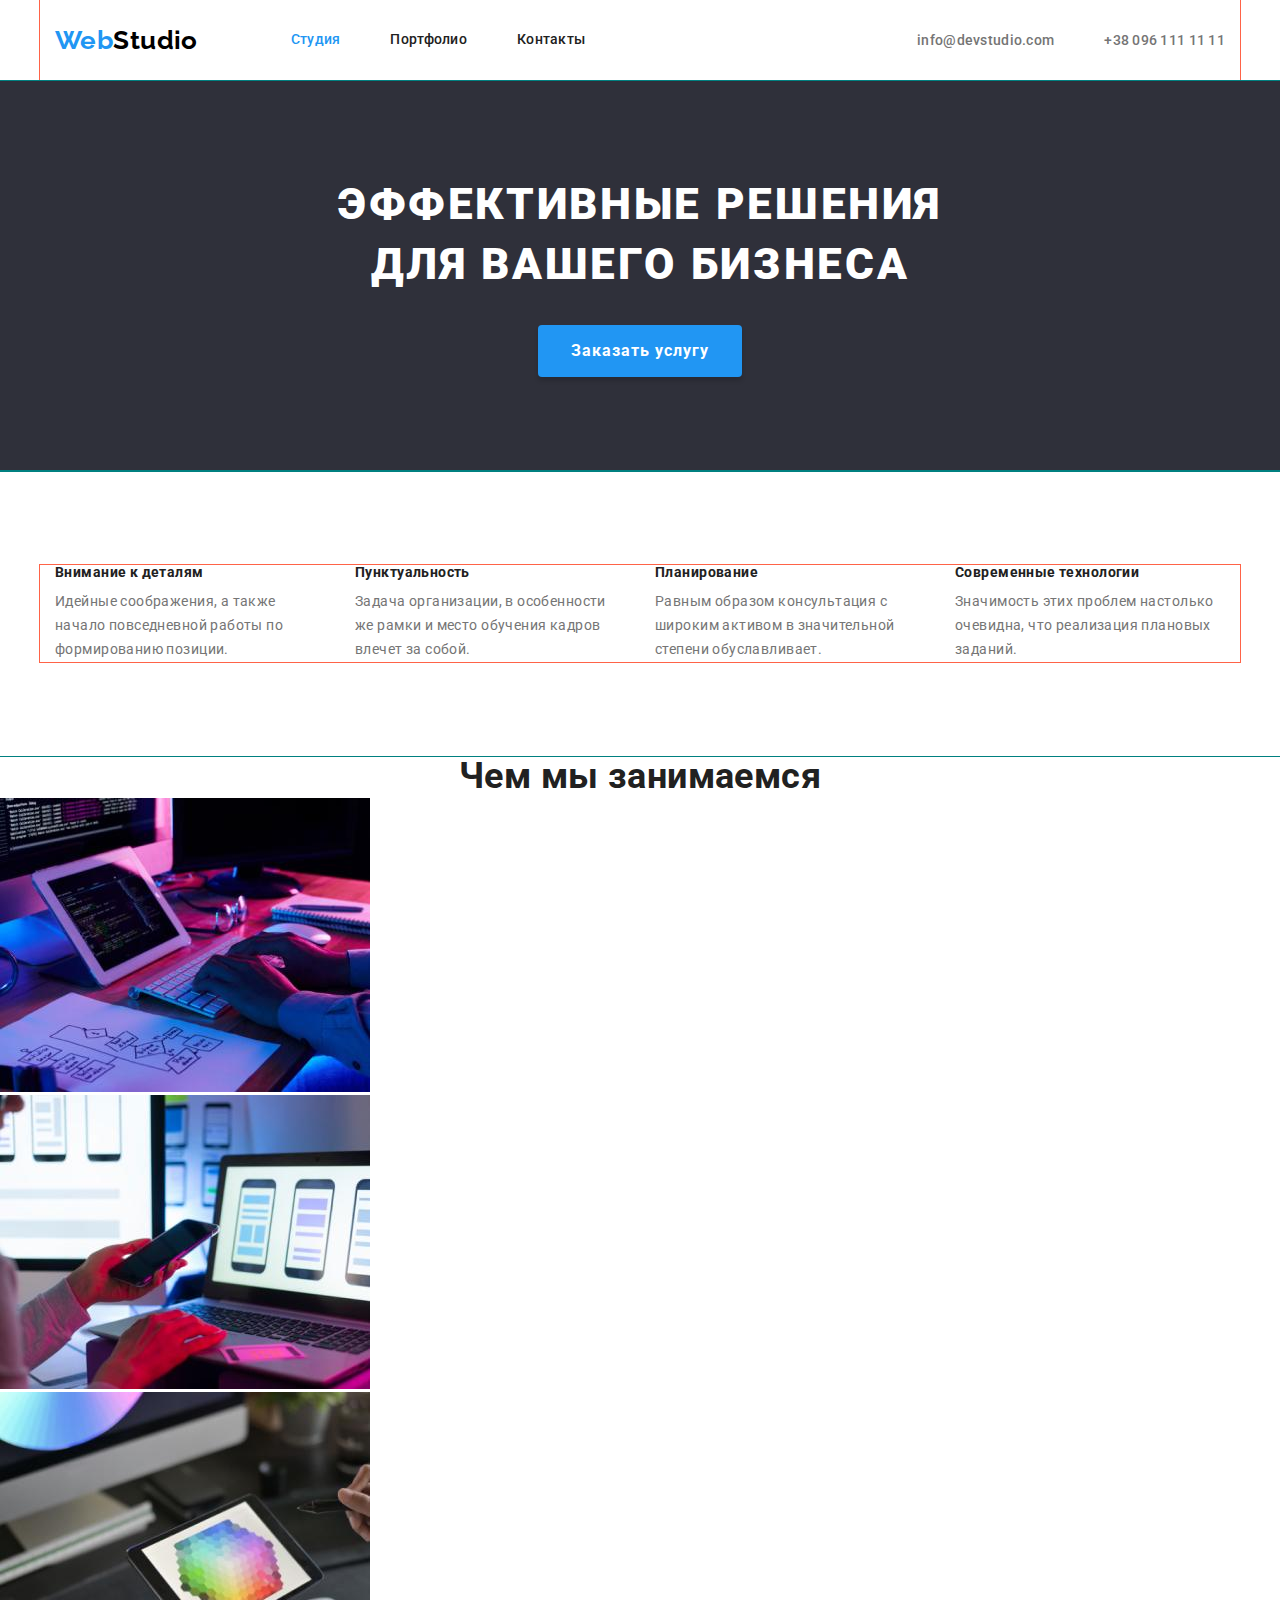
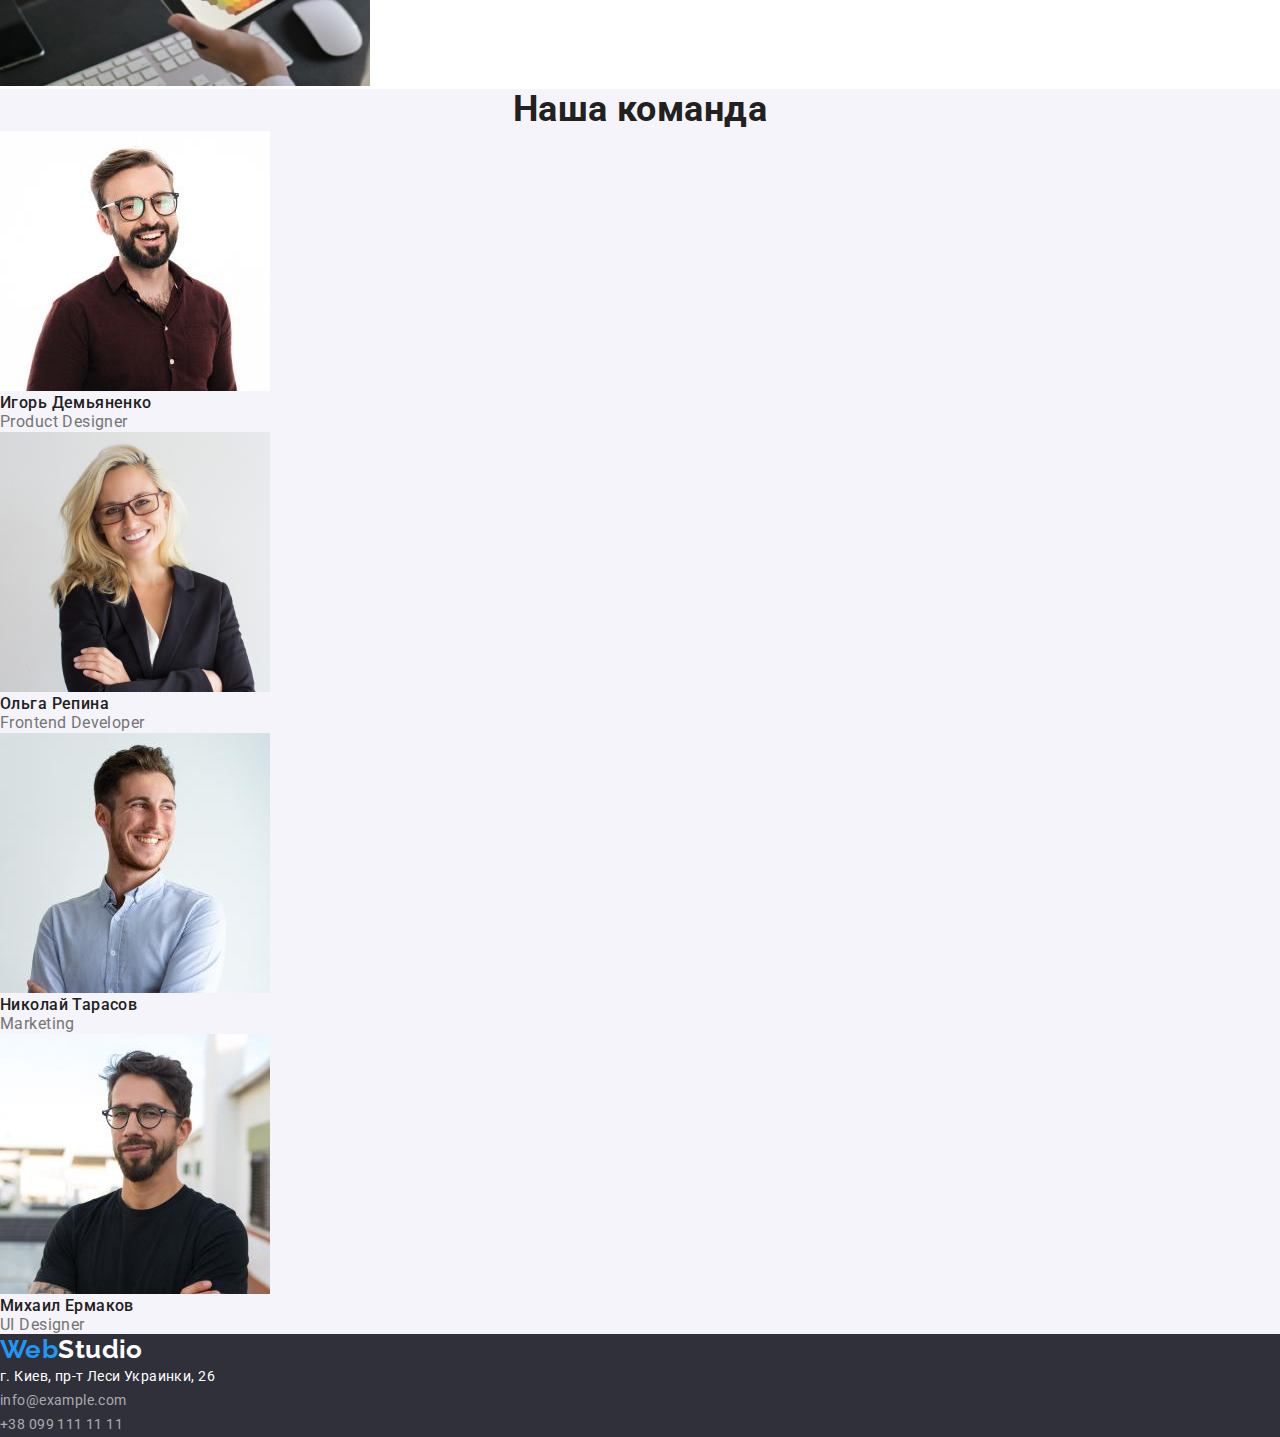
==== index.html @ 519039a8 "оформляет секцию особенности" ====
<!DOCTYPE html>
<html lang="ru">

<head>
    <meta charset="UTF-8">
    <meta http-equiv="X-UA-Compatible" content="IE=edge">
    <meta name="viewport" content="width=device-width, initial-scale=1.0">
    <title>Студия</title>

    <link rel="preconnect" href="https://fonts.googleapis.com">
    <link rel="preconnect" href="https://fonts.gstatic.com" crossorigin>
    <link href="https://fonts.googleapis.com/css2?family=Raleway:wght@700&family=Roboto:wght@400;500;700;900&display=swap"
        rel="stylesheet">

    <link rel="stylesheet" href="css/modern-normalize.css">
    
    <link rel="stylesheet" href="./css/styles.css">
</head>

<body>
    <!-- Шапка страницы -->
    <header class="header">
        
        <div class="container cont-header">
            <!-- логотип и навигация -->
            <nav class="nav">

                <a href="/" class="logo">
                    Web<span class="nav-logo">Studio</span>
                </a>

                <ul class="site-nav list">
                    <li class="item"><a href="" class="link current">Студия</a></li>
                    <li class="item"><a href="./portfolio.html" class="link">Портфолио</a></li>
                    <li class="item"><a href="" class="link">Контакты</a></li>
                </ul>

            </nav>

            <ul class="nav-contacts list">
                <li class="item">
                    <a href="mailto:info@devstudio.com" class="link">info@devstudio.com</a>
                </li>
                <li class="item">
                    <a href="tel:+380961111111" class="link">+38 096 111 11 11</a>
                </li>
                
            </ul>
        </div>

    </header>

    <main>
        <!-- Герой -->
        <section class="section hero">
            <h1 class="hero-title">Эффективные решения<br /> для вашего бизнеса</h1>
            <button type="button" class="hero-btn">Заказать услугу</button>
        </section>

        <!-- Особенности -->
        <section class="section feature">
            <div class="container">
                <h2 hidden>Особенности</h2>
                <ul class="feature-item list">
                    <li class="feature-list">
                        <h3 class="feature-title">Внимание к деталям</h3>
                        <p class="feature-text">
                            Идейные соображения, а также начало повседневной работы по формированию позиции.
                        </p>
                    </li>
                    <li class="feature-list">
                        <h3 class="feature-title">Пунктуальность</h3>
                        <p class="feature-text">
                            Задача организации, в особенности же рамки и место обучения кадров влечет за собой.
                        </p>
                    </li>
                    <li class="feature-list">
                        <h3 class="feature-title">Планирование</h3>
                        <p class="feature-text">
                            Равным образом консультация с широким активом в значительной степени обуславливает.
                        </p>
                    </li>
                    <li class="feature-list">
                        <h3 class="feature-title">Современные технологии</h3>
                        <p class="feature-text">
                            Значимость этих проблем настолько очевидна, что реализация плановых заданий.
                        </p>
                    </li>
                </ul>
            </div>
        </section>

        <!-- Чем мы занимаемся-->
        <section class="work">
            <h2 class="work-title">Чем мы занимаемся</h2>
            <ul class="list">
                <li>
                        <img src="./images/markup.jpg"
                        alt="разметка" 
                        width="370" 
                        height="294">
                </li>
                <li>
                        <img src="./images/phones.jpg" alt="верстка под телефоны"
                        width="370" 
                        height="294">
                </li>
                <li>
                        <img src="./images/tablet.jpg"
                        alt="верстка под телефоны" 
                        width="370" 
                        height="294">
                </li>

            </ul>
        </section>

        <!-- Команда разработчиков -->
        <section class="command">
            <h2 class="command-title">Наша команда</h2>
            <ul class="command-item list">
                <li>
                    <img src="./images/igor.jpg" 
                    alt="Игорь Демьяненко"
                    width="270"
                    height="260">
                    <h3 class="command-name">Игорь Демьяненко</h3>
                    <p class="command-name skills">Product Designer</p>
                </li>
                <li>
                    <img src="./images/olga.jpg" 
                    alt="Ольга Репина"
                    width="270"
                    height="260">
                    <h3 class="command-name">Ольга Репина</h3>
                    <p class="command-name skills">Frontend Developer</p>
                </li>
                <li>
                    <img src="./images/nikolay.jpg" 
                    alt="Николай Тарасов" 
                    width="270" 
                    height="260">
                    <h3 class="command-name">Николай Тарасов</h3>
                    <p class="command-name skills">Marketing</p>
                </li>
                <li>
                    <img src="./images/mikhail.jpg" 
                    alt="Михаил Ермаков"
                    width="270"
                    height="260">
                    <h3 class="command-name">Михаил Ермаков</h3>
                    <p class="command-name skills">UI Designer</p>
                </li>
            </ul>
        </section>
    </main>

    <!-- Футер -->
    <footer class="footer">
        <a href="/" class="logo">
            Web<span class="footer-logo">Studio</span>
        </a>

        <!-- адрес, контакты -->
        <address>
            <ul class="list">
                <li>
                    <a href="https://goo.gl/maps/6sR1YWTJnG8Z933q6" target="_blank" rel="noreferrer noopener" class="footer-addr">
                        г. Киев, пр-т Леси Украинки, 26
                    </a>
                </li>
                <li>
                    <a href="mailto:info@example.com" class="footer-addr cont">info@example.com</a>
                </li>
                <li>
                    <a href="tel:+380991111111" class="footer-addr cont">+38 099 111 11 11</a>
                </li>
            </ul>
        </address>
    </footer>
</body>

</html>
---- css/styles.css ----
/* цвет основного текста #212121  */

/* вторичный цвет  текста #757575 */

/* белый #ffffff */

/* акцент #2196F3 */

/* вторичный цвет фона #2f303a */

/* Стили для index.html */

:root {
  --main-color: #212121;
  --secondary-color: #757575;
  --acent-color: #2196f3;
  --white-color: #ffffff;
  --secondary-color-fon: #2f303a;
}

/* reset */
p,
h1,
h2,
h3,
h4,
h5,
h6 {
  margin: 0;
}

button {
  cursor: pointer;
}

.list {
  list-style: none;
  margin: 0;
  padding: 0;
}

/* тело */

body {
  background-color: var(--white-color);
  font-family: Roboto, sans-serif;
  color: var(--main-color);
  letter-spacing: 0.03em;
  font-size: 14px;
}

/* header */

.header {
  border-bottom: 1px solid #ececec;
}

.container {
  width: 1200px;
  padding-left: 15px;
  padding-right: 15px;
  margin-left: auto;
  margin-right: auto;
  outline: 1px solid tomato;
}

.cont-header,
.nav {
  display: flex;
  align-items: center;
}

/* Logo */

.logo {
  font-family: Raleway, sans-serif;
  font-weight: 700;
  font-size: 26px;
  line-height: 1.19;
  color: var(--acent-color);
  text-decoration: none;
}

.nav-logo {
  color: #000000;
}

/* Site nav */

.section {
  padding-top: 94px;
  padding-bottom: 94px;
  outline: 1px solid teal;
}

.site-nav {
  display: flex;
  margin-left: 93px;
}

.site-nav .item + .item,
.nav-contacts .item + .item {
  margin-left: 50px;
}

.site-nav .link {
  padding-top: 32px;
  padding-bottom: 32px;
  display: block;
}

.nav-contacts {
  display: flex;
  margin-left: auto;
}

.site-nav .link,
.nav-contacts .link {
  font-weight: 500;
  line-height: 1.14;
  letter-spacing: 0.02em;
  text-decoration: none;
  color: var(--main-color);
}

.site-nav .link:hover,
.site-nav .link:focus,
.nav-contacts .link:hover,
.nav-contacts .link:focus {
  color: var(--acent-color);
}

.link.current {
  color: var(--acent-color);
}

/* nav contacts */

.nav-contacts .link {
  color: var(--secondary-color);
}

/* HERO */
.hero {
  background-color: var(--secondary-color-fon);
  text-align: center;
}

.hero-title {
  font-weight: 900;
  font-size: 44px;
  line-height: 1.36;
  letter-spacing: 0.06em;
  text-transform: uppercase;

  margin-bottom: 30px;
  color: var(--white-color);
}

.hero-btn {
  font-weight: 700;
  font-size: 16px;
  line-height: 1.87;
  letter-spacing: 0.06em;

  color: var(--white-color);
  background-color: var(--acent-color);

  min-width: 200px;
  padding: 10px 32px;
  box-shadow: 0px 4px 4px rgba(0, 0, 0, 0.15);
  border-radius: 4px;
  border: 1px solid transparent;
}

/* Feature */
.feature-item {
  display: flex;
}

.feature-list {
  width: 270px;
}

.feature-list + .feature-list {
  margin-left: 30px;
}

.feature-title {
  font-weight: 700;
  font-size: 14px;
  line-height: 1.14;
  margin-bottom: 10px;
}

.feature-text {
  line-height: 1.71;
  color: var(--secondary-color);
}

/* WORK */

.command {
  background: #f5f4fa;
}

.work-title,
.command-title {
  font-weight: 700;
  font-size: 36px;
  line-height: 1.16;
  text-align: center;
}

.command-name {
  font-weight: 500;
  font-size: 16px;
  line-height: 1.18;
}

.command-name.skills {
  color: var(--secondary-color);
  font-weight: 400;
}

/* FOOTER */

.footer {
  background: var(--secondary-color-fon);
}

.footer-logo {
  color: var(--white-color);
}

.footer-addr {
  font-style: normal;
  line-height: 1.71;
  text-decoration: none;
  color: var(--white-color);
}

.footer-addr.cont {
  color: rgba(255, 255, 255, 0.6);
}

.footer-addr:hover,
.footer-addr:focus {
  color: var(--acent-color);
}

/* Portfolio */

/* Фильтра */

.filter-btn {
  font-family: inherit;
  font-style: normal;
  font-weight: 500;
  font-size: 16px;
  line-height: 1.62;
  letter-spacing: 0.03em;
  color: var(--main-color);
  background-color: #f5f4fa;
  cursor: pointer;
}

.filter-btn:hover {
  color: var(--white-color);
  background-color: var(--acent-color);
}

/* Контент */
.content-title {
  font-weight: 700;
  font-size: 18px;
  line-height: 2;
  letter-spacing: 0.06em;

  color: var(--main-color);
}

.content-text {
  font-size: 16px;
  line-height: 1.87px;

  color: var(--secondary-color);
}
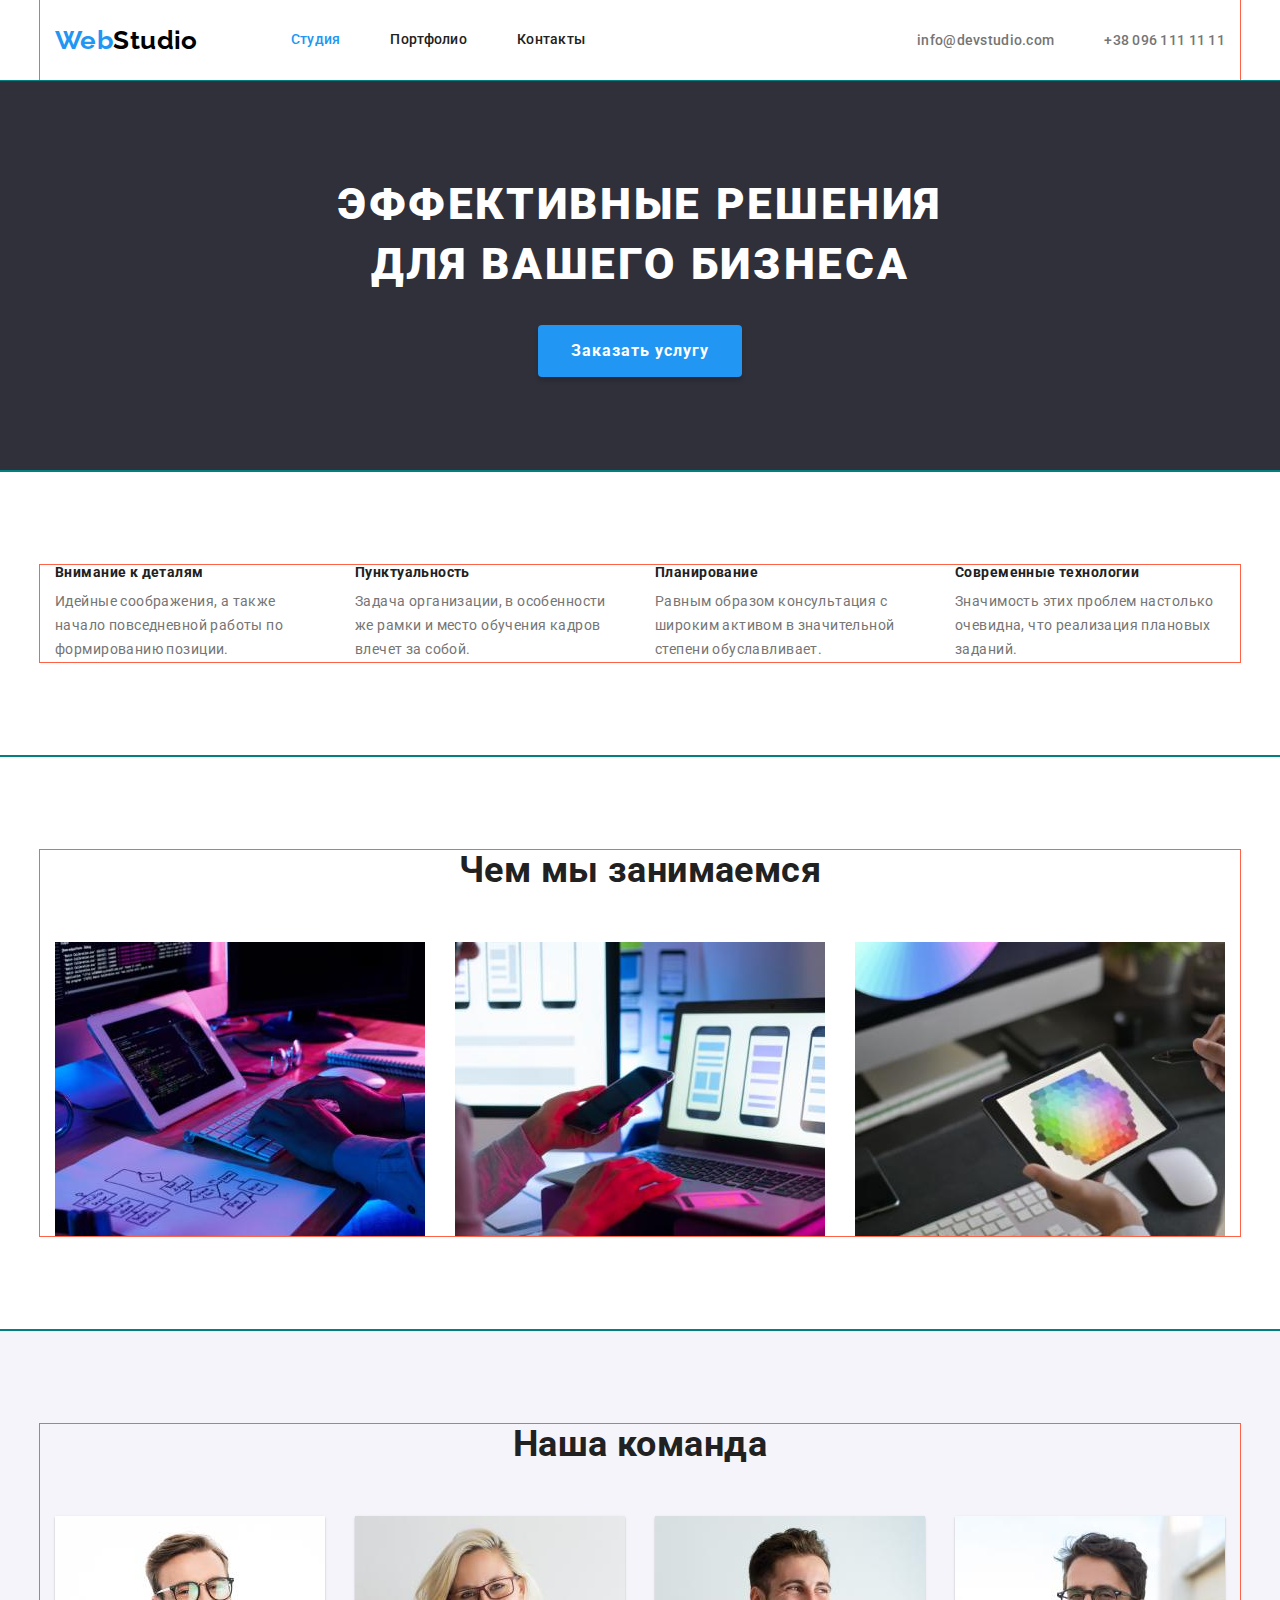
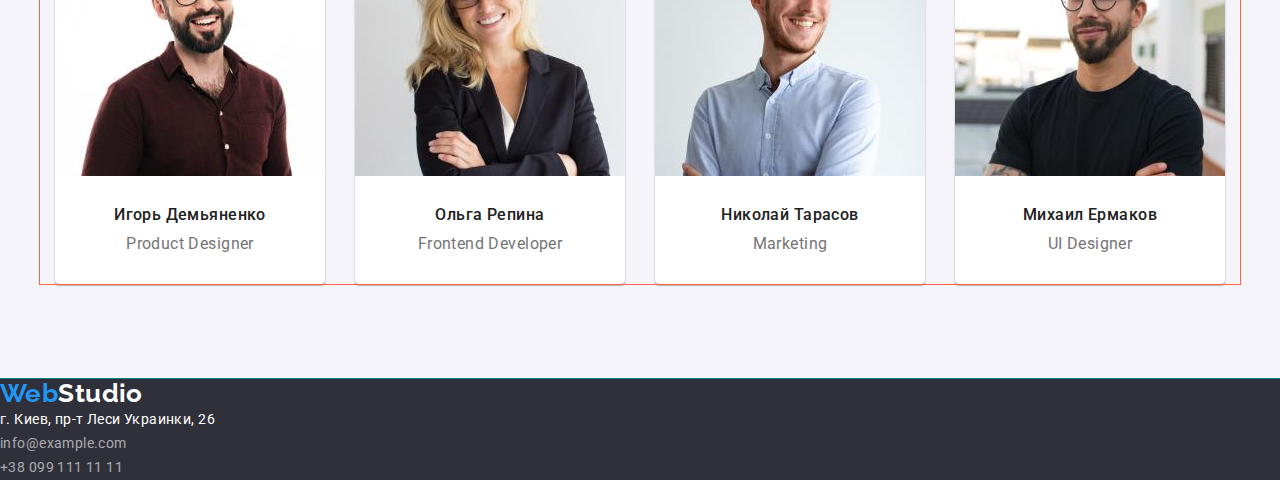
==== commit 2a7cd11d: "оформляет секцию команда" ====
--- a/index.html
+++ b/index.html
@@ -91,67 +91,51 @@
         </section>
 
         <!-- Чем мы занимаемся-->
-        <section class="work">
-            <h2 class="work-title">Чем мы занимаемся</h2>
-            <ul class="list">
-                <li>
-                        <img src="./images/markup.jpg"
-                        alt="разметка" 
-                        width="370" 
-                        height="294">
-                </li>
-                <li>
-                        <img src="./images/phones.jpg" alt="верстка под телефоны"
-                        width="370" 
-                        height="294">
-                </li>
-                <li>
-                        <img src="./images/tablet.jpg"
-                        alt="верстка под телефоны" 
-                        width="370" 
-                        height="294">
-                </li>
-
-            </ul>
+        <section class="section work">
+           <div class="container">
+                <h2 class="work-title">Чем мы занимаемся</h2>
+                <ul class="list">
+                    <li class="work-item">
+                        <img src="./images/markup.jpg" alt="разметка" width="370" height="294" class="work-img">
+                    </li>
+                    <li class="work-item">
+                        <img src="./images/phones.jpg" alt="верстка под телефоны" width="370" height="294" class="work-img">
+                    </li>
+                    <li class="work-item">
+                        <img src="./images/tablet.jpg" alt="верстка под телефоны" width="370" height="294" class="work-img" >
+                    </li>
+                
+                </ul>
+           </div>
         </section>
 
         <!-- Команда разработчиков -->
-        <section class="command">
-            <h2 class="command-title">Наша команда</h2>
-            <ul class="command-item list">
-                <li>
-                    <img src="./images/igor.jpg" 
-                    alt="Игорь Демьяненко"
-                    width="270"
-                    height="260">
-                    <h3 class="command-name">Игорь Демьяненко</h3>
-                    <p class="command-name skills">Product Designer</p>
-                </li>
-                <li>
-                    <img src="./images/olga.jpg" 
-                    alt="Ольга Репина"
-                    width="270"
-                    height="260">
-                    <h3 class="command-name">Ольга Репина</h3>
-                    <p class="command-name skills">Frontend Developer</p>
-                </li>
-                <li>
-                    <img src="./images/nikolay.jpg" 
-                    alt="Николай Тарасов" 
-                    width="270" 
-                    height="260">
-                    <h3 class="command-name">Николай Тарасов</h3>
-                    <p class="command-name skills">Marketing</p>
-                </li>
-                <li>
-                    <img src="./images/mikhail.jpg" 
-                    alt="Михаил Ермаков"
-                    width="270"
-                    height="260">
-                    <h3 class="command-name">Михаил Ермаков</h3>
-                    <p class="command-name skills">UI Designer</p>
-                </li>
-            </ul>
+        <section class="section command">
+            <div class="container">
+                <h2 class="command-title">Наша команда</h2>
+                <ul class="command-item list">
+                    <li class="comand-list">
+                        <img src="./images/igor.jpg" alt="Игорь Демьяненко" width="270" height="260"  class="cmd-img">
+                        <h3 class="command-name">Игорь Демьяненко</h3>
+                        <p class="command-name skills">Product Designer</p>
+                    </li>
+                    <li class="comand-list">
+                        <img src="./images/olga.jpg" alt="Ольга Репина" width="270" height="260" class="cmd-img">
+                        <h3 class="command-name">Ольга Репина</h3>
+                        <p class="command-name skills">Frontend Developer</p>
+                    </li>
+                    <li class="comand-list">
+                        <img src="./images/nikolay.jpg" alt="Николай Тарасов" width="270" height="260" class="cmd-img">
+                        <h3 class="command-name">Николай Тарасов</h3>
+                        <p class="command-name skills">Marketing</p>
+                    </li>
+                    <li class="comand-list">
+                        <img src="./images/mikhail.jpg" alt="Михаил Ермаков" width="270" height="260" class="cmd-img">
+                        <h3 class="command-name">Михаил Ермаков</h3>
+                        <p class="command-name skills">UI Designer</p>
+                    </li>
+                </ul>
+            </div>
         </section>
     </main>
 
--- a/css/styles.css
+++ b/css/styles.css
@@ -200,8 +200,43 @@
 
 /* WORK */
 
+.container .list {
+  display: flex;
+}
+
+.work-item + .work-item {
+  margin-left: 30px;
+}
+
+.work-img {
+  display: block;
+}
+
+/* Команда разработчиков */
+
 .command {
   background: #f5f4fa;
+}
+
+.comand-item {
+  display: flex;
+}
+
+.comand-list + .comand-list {
+  margin-left: 30px;
+}
+
+.comand-list {
+  background-color: var(--white-color);
+  box-shadow: 0px 1px 3px rgba(0, 0, 0, 0.12), 0px 1px 1px rgba(0, 0, 0, 0.14),
+    0px 2px 1px rgba(0, 0, 0, 0.2);
+  border-radius: 0px 0px 4px 4px;
+  text-align: center;
+}
+
+.cmd-img {
+  display: block;
+  margin-bottom: 30px;
 }
 
 .work-title,
@@ -210,17 +245,20 @@
   font-size: 36px;
   line-height: 1.16;
   text-align: center;
+  margin-bottom: 50px;
 }
 
 .command-name {
   font-weight: 500;
   font-size: 16px;
   line-height: 1.18;
+  margin-bottom: 10px;
 }
 
 .command-name.skills {
   color: var(--secondary-color);
   font-weight: 400;
+  margin-bottom: 30px;
 }
 
 /* FOOTER */
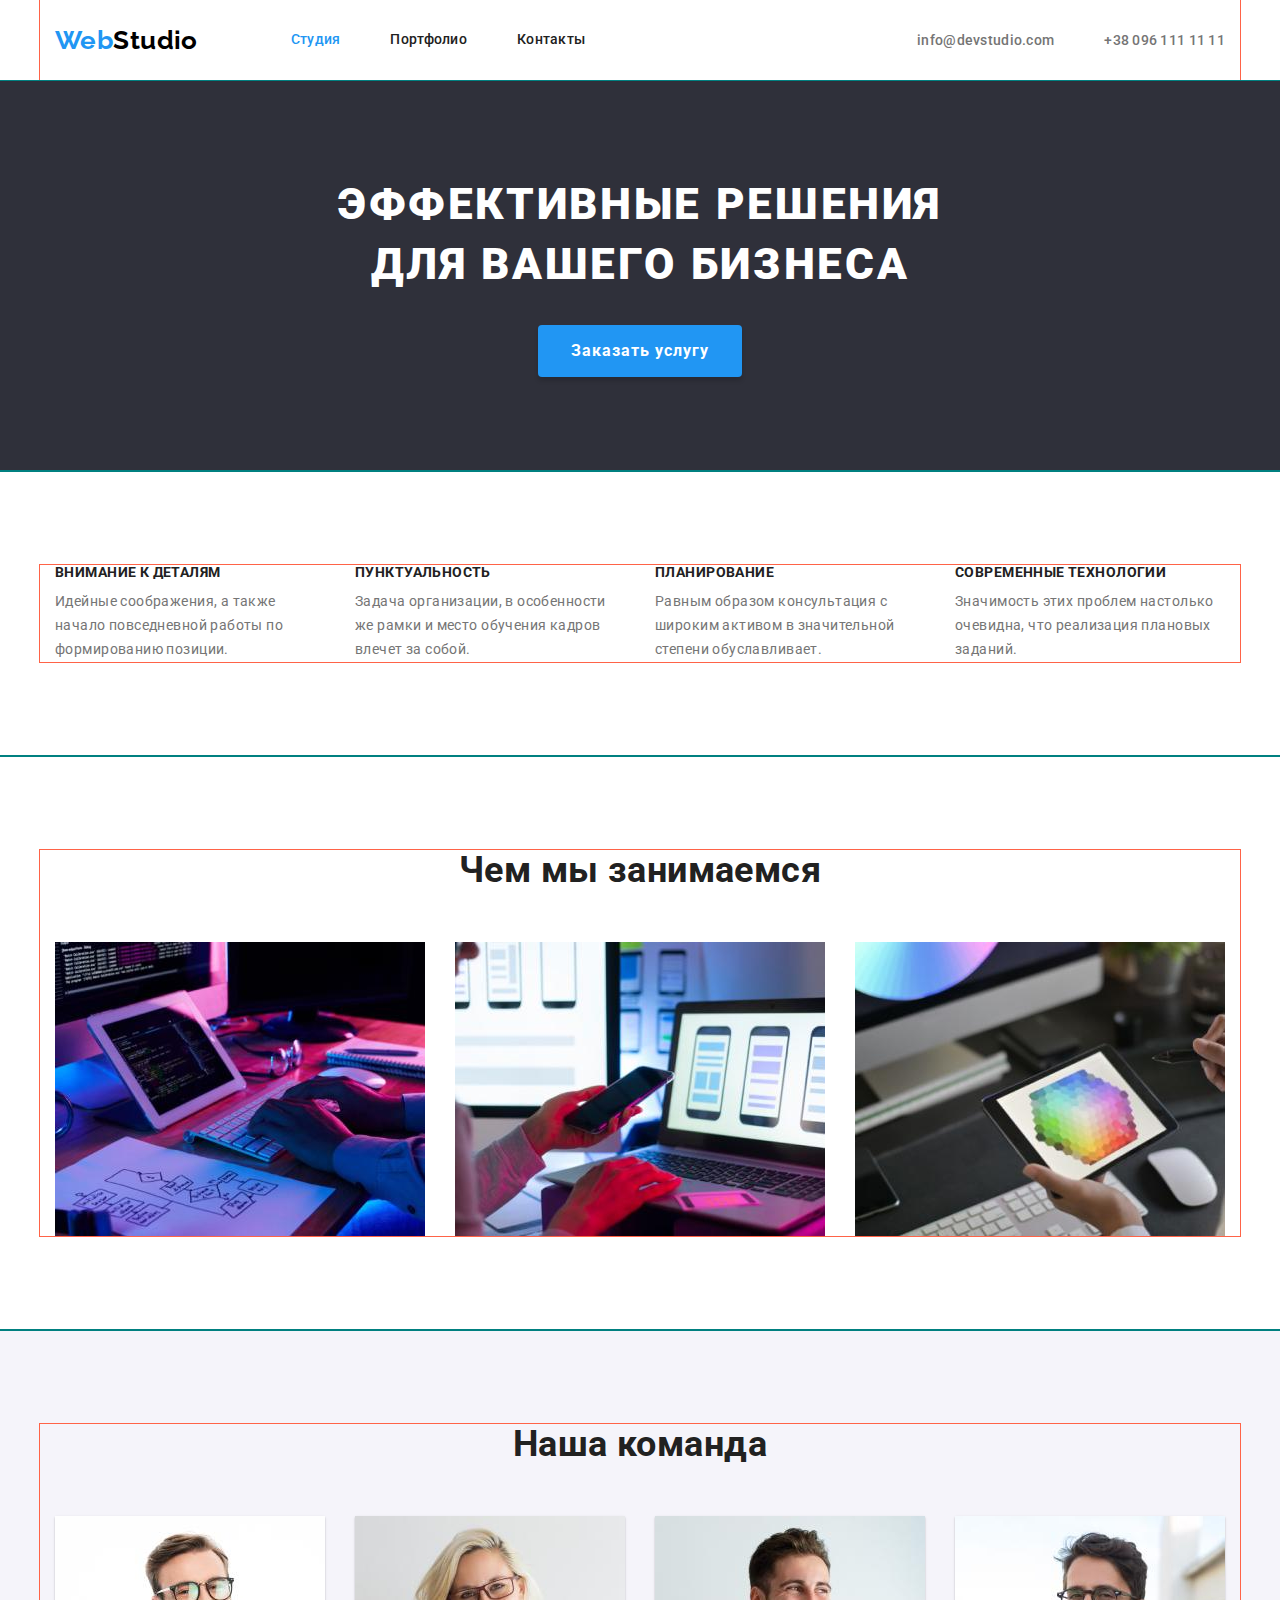
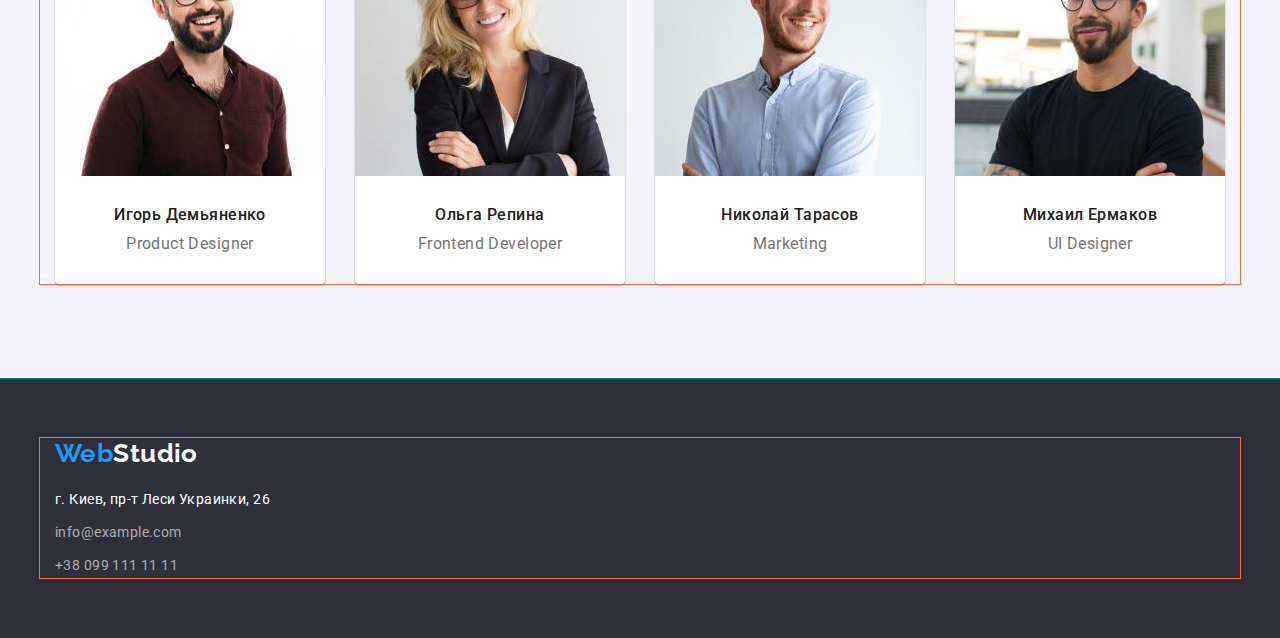
==== commit e76361e3: "оформляет футер" ====
--- a/index.html
+++ b/index.html
@@ -94,7 +94,7 @@
         <section class="section work">
            <div class="container">
                 <h2 class="work-title">Чем мы занимаемся</h2>
-                <ul class="list">
+                <ul class="work-list list">
                     <li class="work-item">
                         <img src="./images/markup.jpg" alt="разметка" width="370" height="294" class="work-img">
                     </li>
@@ -141,26 +141,31 @@
 
     <!-- Футер -->
     <footer class="footer">
-        <a href="/" class="logo">
-            Web<span class="footer-logo">Studio</span>
-        </a>
+        <div class="container">
 
-        <!-- адрес, контакты -->
-        <address>
-            <ul class="list">
-                <li>
-                    <a href="https://goo.gl/maps/6sR1YWTJnG8Z933q6" target="_blank" rel="noreferrer noopener" class="footer-addr">
-                        г. Киев, пр-т Леси Украинки, 26
-                    </a>
-                </li>
-                <li>
-                    <a href="mailto:info@example.com" class="footer-addr cont">info@example.com</a>
-                </li>
-                <li>
-                    <a href="tel:+380991111111" class="footer-addr cont">+38 099 111 11 11</a>
-                </li>
-            </ul>
-        </address>
+            <div class="logo-foot">
+                <a href="/" class="logo">
+                    Web<span class="footer-logo">Studio</span>
+                </a>
+            </div>
+            <!-- адрес, контакты -->
+            <address>
+                <ul class="list">
+                    <li class="addr-list">
+                        <a href="https://goo.gl/maps/6sR1YWTJnG8Z933q6" target="_blank" rel="noreferrer noopener"
+                            class="footer-addr">
+                            г. Киев, пр-т Леси Украинки, 26
+                        </a>
+                    </li>
+                    <li class="addr-list">
+                        <a href="mailto:info@example.com" class="footer-addr cont">info@example.com</a>
+                    </li>
+                    <li class="addr-list">
+                        <a href="tel:+380991111111" class="footer-addr cont">+38 099 111 11 11</a>
+                    </li>
+                </ul>
+            </address>
+        </div>
     </footer>
 </body>
 
--- a/css/styles.css
+++ b/css/styles.css
@@ -191,6 +191,7 @@
   font-size: 14px;
   line-height: 1.14;
   margin-bottom: 10px;
+  text-transform: uppercase;
 }
 
 .feature-text {
@@ -200,10 +201,6 @@
 
 /* WORK */
 
-.container .list {
-  display: flex;
-}
-
 .work-item + .work-item {
   margin-left: 30px;
 }
@@ -214,12 +211,13 @@
 
 /* Команда разработчиков */
 
+.command-item,
+.work-list {
+  display: flex;
+}
+
 .command {
   background: #f5f4fa;
-}
-
-.comand-item {
-  display: flex;
 }
 
 .comand-list + .comand-list {
@@ -265,10 +263,24 @@
 
 .footer {
   background: var(--secondary-color-fon);
+  padding-top: 60px;
+  padding-bottom: 60px;
 }
 
 .footer-logo {
   color: var(--white-color);
+}
+
+.logo-foot {
+  margin-bottom: 20px;
+}
+
+.addr-list {
+  margin-bottom: 9px;
+}
+
+.addr-list:last-child {
+  margin-bottom: 0;
 }
 
 .footer-addr {
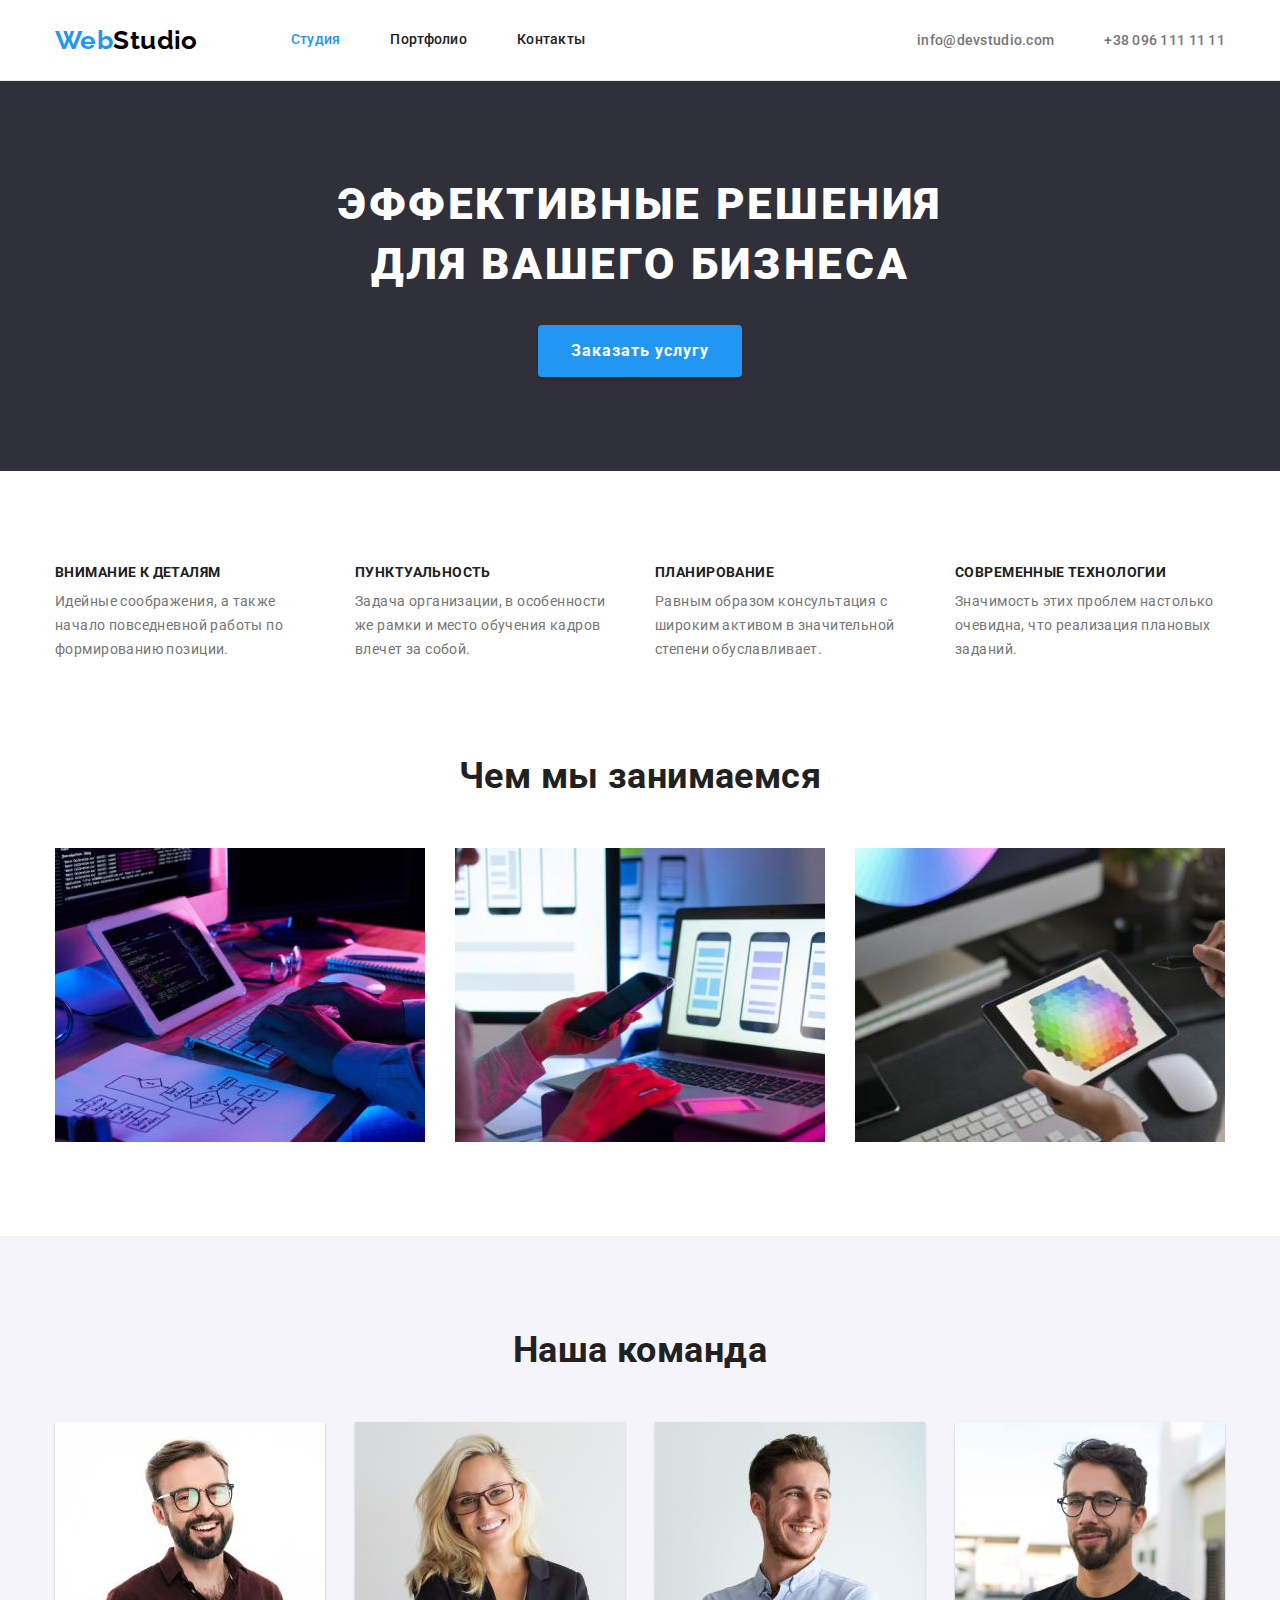
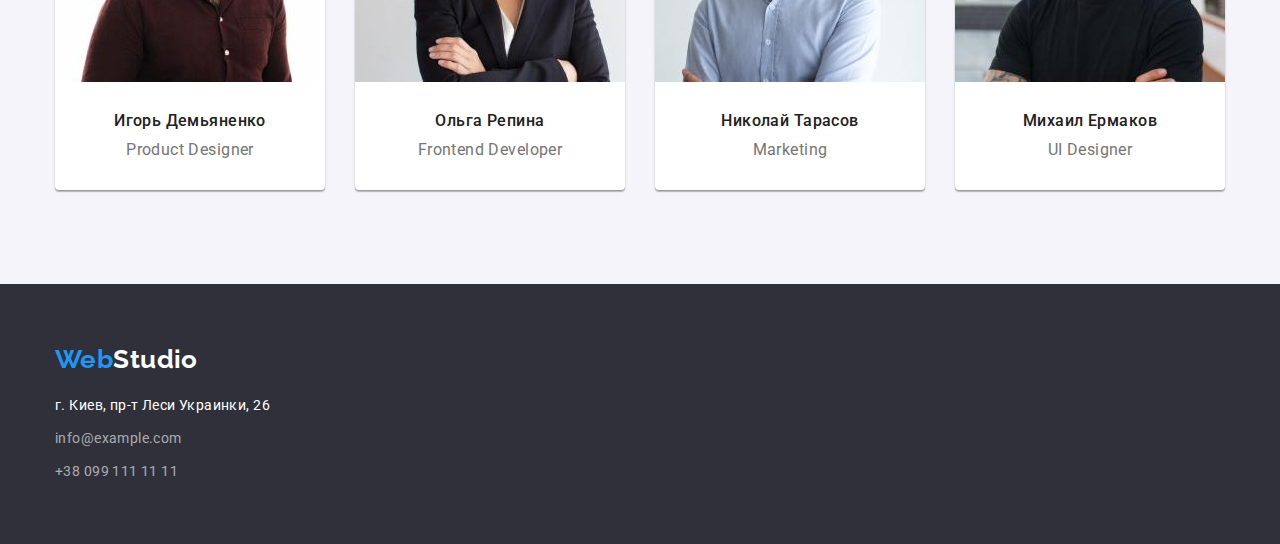
==== commit ebe92e29: "обеденяет две секции особенности и чем мы занимаемся" ====
--- a/index.html
+++ b/index.html
@@ -87,12 +87,11 @@
                         </p>
                     </li>
                 </ul>
-            </div>
-        </section>
+          
 
-        <!-- Чем мы занимаемся-->
-        <section class="section work">
-           <div class="container">
+                    <!-- Чем мы занимаемся-->
+       
+           
                 <h2 class="work-title">Чем мы занимаемся</h2>
                 <ul class="work-list list">
                     <li class="work-item">
--- a/css/styles.css
+++ b/css/styles.css
@@ -61,7 +61,6 @@
   padding-right: 15px;
   margin-left: auto;
   margin-right: auto;
-  outline: 1px solid tomato;
 }
 
 .cont-header,
@@ -90,7 +89,6 @@
 .section {
   padding-top: 94px;
   padding-bottom: 94px;
-  outline: 1px solid teal;
 }
 
 .site-nav {
@@ -176,6 +174,7 @@
 /* Feature */
 .feature-item {
   display: flex;
+  margin-bottom: 94px;
 }
 
 .feature-list {
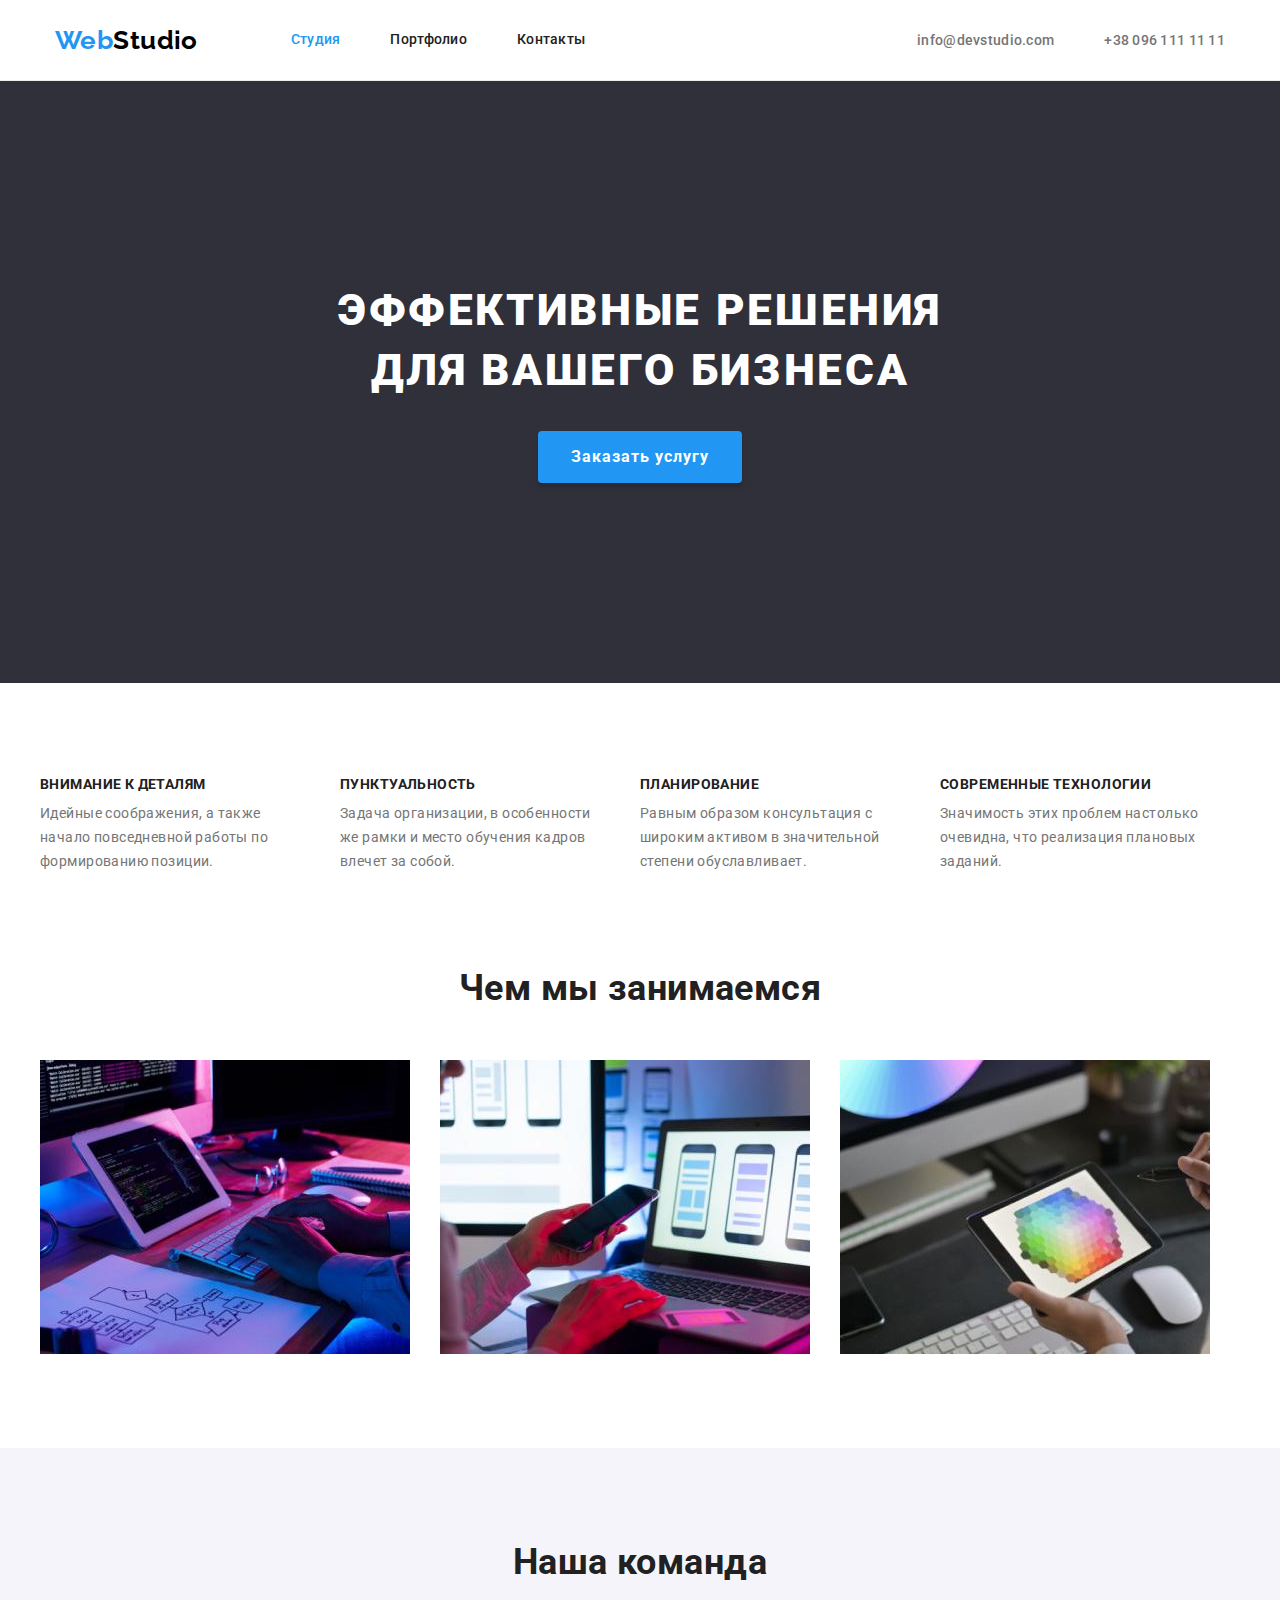
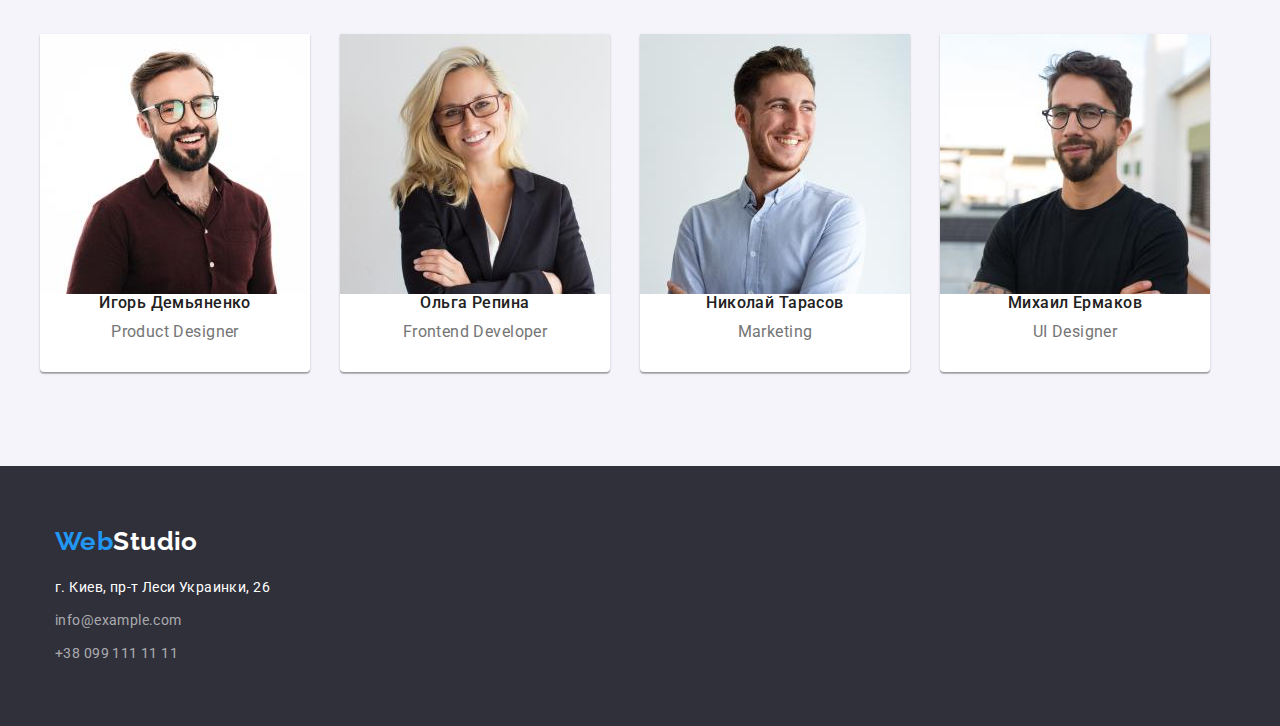
==== commit 576fcfa1: "исправил ДЗ" ====
--- a/index.html
+++ b/index.html
@@ -53,8 +53,10 @@
     <main>
         <!-- Герой -->
         <section class="section hero">
-            <h1 class="hero-title">Эффективные решения<br /> для вашего бизнеса</h1>
-            <button type="button" class="hero-btn">Заказать услугу</button>
+            <div class="container">
+                <h1 class="hero-title">Эффективные решения<br /> для вашего бизнеса</h1>
+                <button type="button" class="hero-btn">Заказать услугу</button>
+            </div>
         </section>
 
         <!-- Особенности -->
@@ -87,11 +89,12 @@
                         </p>
                     </li>
                 </ul>
-          
+        </section>
 
                     <!-- Чем мы занимаемся-->
        
-           
+        <section class="section work">
+            <div class="container">
                 <h2 class="work-title">Чем мы занимаемся</h2>
                 <ul class="work-list list">
                     <li class="work-item">
--- a/css/styles.css
+++ b/css/styles.css
@@ -16,6 +16,8 @@
   --acent-color: #2196f3;
   --white-color: #ffffff;
   --secondary-color-fon: #2f303a;
+
+  --indent-set-gup: 30px;
 }
 
 /* reset */
@@ -33,6 +35,12 @@
   cursor: pointer;
 }
 
+img {
+  display: block;
+  max-width: 100%;
+  height: auto;
+}
+
 .list {
   list-style: none;
   margin: 0;
@@ -91,13 +99,18 @@
   padding-bottom: 94px;
 }
 
+.section.hero {
+  padding-top: 200px;
+  padding-bottom: 200px;
+}
+
 .site-nav {
   display: flex;
   margin-left: 93px;
 }
 
-.site-nav .item + .item,
-.nav-contacts .item + .item {
+.site-nav .item:nth-child(n + 2),
+.nav-contacts .item:nth-child(n + 2) {
   margin-left: 50px;
 }
 
@@ -174,15 +187,15 @@
 /* Feature */
 .feature-item {
   display: flex;
-  margin-bottom: 94px;
 }
 
 .feature-list {
   width: 270px;
-}
-
-.feature-list + .feature-list {
   margin-left: 30px;
+}
+
+.feature-list:first-child {
+  margin-left: 0;
 }
 
 .feature-title {
@@ -200,12 +213,13 @@
 
 /* WORK */
 
-.work-item + .work-item {
+.section.work {
+  padding-top: 0;
+}
+
+.comand-list:nth-child(n + 2),
+.work-item:nth-child(n + 2) {
   margin-left: 30px;
-}
-
-.work-img {
-  display: block;
 }
 
 /* Команда разработчиков */
@@ -217,10 +231,6 @@
 
 .command {
   background: #f5f4fa;
-}
-
-.comand-list + .comand-list {
-  margin-left: 30px;
 }
 
 .comand-list {
@@ -233,7 +243,6 @@
 
 .cmd-img {
   display: block;
-  margin-bottom: 30px;
 }
 
 .work-title,
@@ -302,6 +311,20 @@
 
 /* Фильтра */
 
+.content-filter {
+  display: flex;
+  justify-content: center;
+  margin-bottom: 50px;
+}
+
+.filter-item {
+  margin-left: 8px;
+}
+
+.filter-item:first-child {
+  margin-left: 0px;
+}
+
 .filter-btn {
   font-family: inherit;
   font-style: normal;
@@ -309,9 +332,22 @@
   font-size: 16px;
   line-height: 1.62;
   letter-spacing: 0.03em;
+
   color: var(--main-color);
   background-color: #f5f4fa;
   cursor: pointer;
+  padding: 6px 22px;
+  background: #f5f4fa;
+  border-radius: 4px;
+  border: 1px solid transparent;
+}
+
+.filter-btn.active {
+  color: var(--white-color);
+  background-color: var(--acent-color);
+  box-shadow: 0px 3px 1px rgba(0, 0, 0, 0.1), 0px 1px 2px rgba(0, 0, 0, 0.08),
+    0px 2px 2px rgba(0, 0, 0, 0.12);
+  border-radius: 4px;
 }
 
 .filter-btn:hover {
@@ -320,6 +356,44 @@
 }
 
 /* Контент */
+
+.section .container {
+  padding-left: 0;
+  padding-right: 0;
+}
+
+.content-item {
+  display: flex;
+  flex-wrap: wrap;
+  justify-content: center;
+}
+
+.content-list {
+  flex-basis: calc(100% / 3 - var(--indent-set-gup));
+  margin-left: var(--indent-set-gup);
+  margin-bottom: var(--indent-set-gup);
+}
+
+.content-list:nth-child(3n + 1) {
+  margin-left: 0;
+}
+
+.content-list:nth-last-child(-n + 3) {
+  margin-bottom: 0;
+}
+
+.content-card {
+  display: block;
+  text-decoration: none;
+}
+
+.cont-description {
+  border-bottom: 1px solid #eeeeee;
+  border-left: 1px solid #eeeeee;
+  border-right: 1px solid #eeeeee;
+  padding: 20px 24px;
+}
+
 .content-title {
   font-weight: 700;
   font-size: 18px;
@@ -327,11 +401,13 @@
   letter-spacing: 0.06em;
 
   color: var(--main-color);
+  margin-bottom: 4px;
 }
 
 .content-text {
   font-size: 16px;
   line-height: 1.87px;
+  letter-spacing: 0.03em;
 
   color: var(--secondary-color);
 }
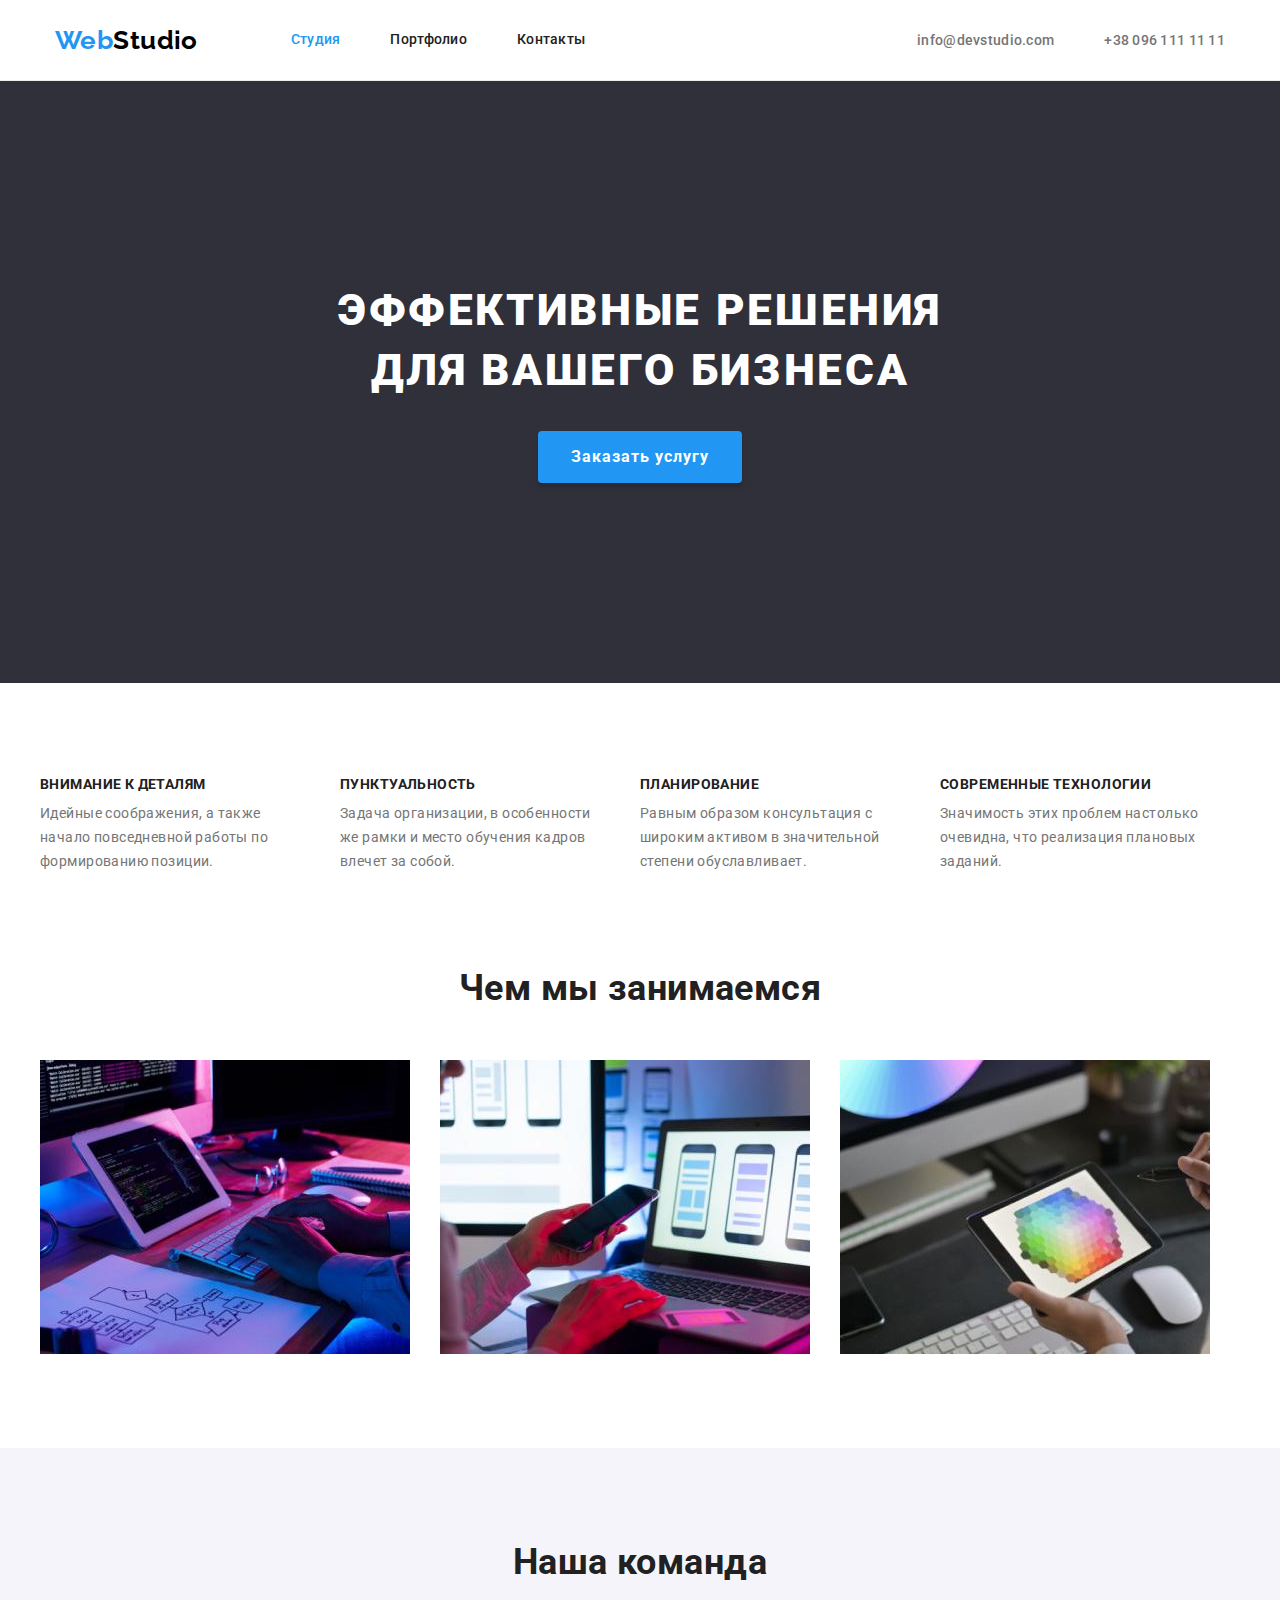
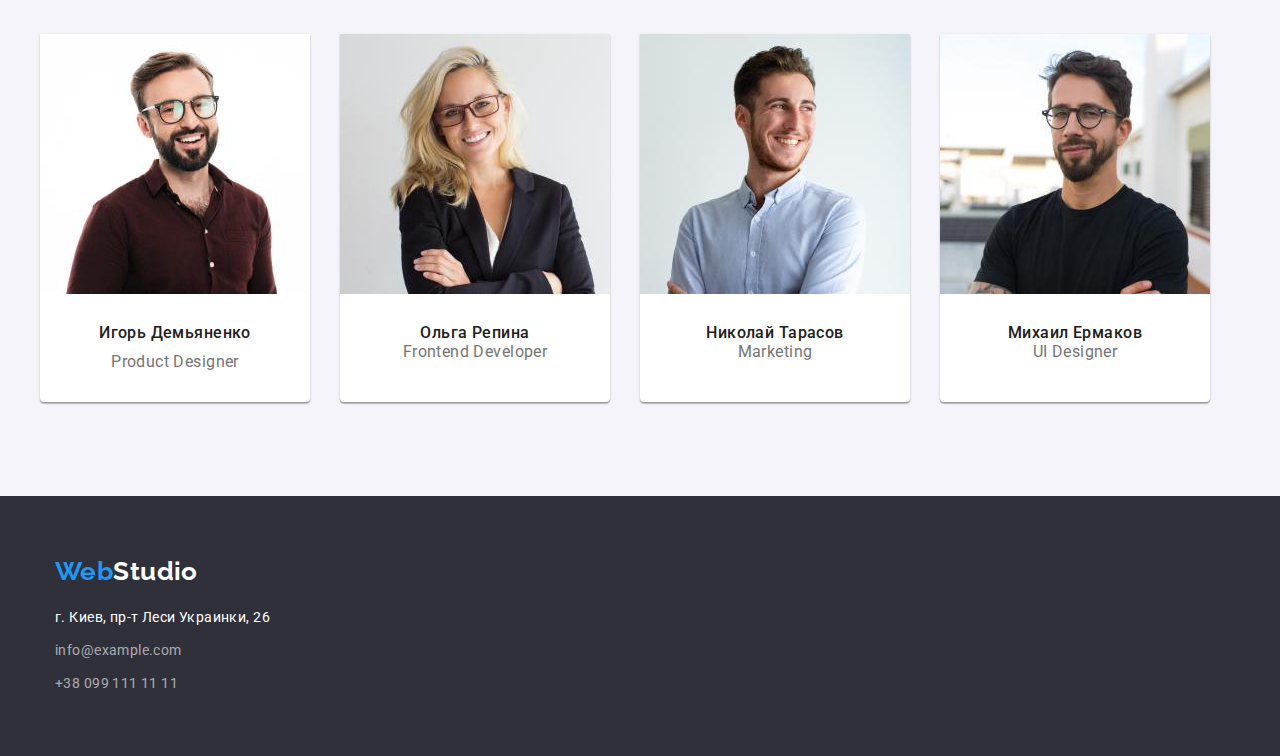
==== commit d83ffb7b: "добавляет див в команду" ====
--- a/index.html
+++ b/index.html
@@ -118,23 +118,31 @@
                 <ul class="command-item list">
                     <li class="comand-list">
                         <img src="./images/igor.jpg" alt="Игорь Демьяненко" width="270" height="260"  class="cmd-img">
-                        <h3 class="command-name">Игорь Демьяненко</h3>
-                        <p class="command-name skills">Product Designer</p>
+                        <div class="cmd-cont">
+                            <h3 class="command-name title">Игорь Демьяненко</h3>
+                            <p class="command-name skills">Product Designer</p>
+                        </div>
                     </li>
                     <li class="comand-list">
                         <img src="./images/olga.jpg" alt="Ольга Репина" width="270" height="260" class="cmd-img">
-                        <h3 class="command-name">Ольга Репина</h3>
-                        <p class="command-name skills">Frontend Developer</p>
+                        <div class="cmd-cont">
+                            <h3 class="command-name">Ольга Репина</h3>
+                            <p class="command-name skills">Frontend Developer</p>
+                        </div>
                     </li>
                     <li class="comand-list">
                         <img src="./images/nikolay.jpg" alt="Николай Тарасов" width="270" height="260" class="cmd-img">
-                        <h3 class="command-name">Николай Тарасов</h3>
-                        <p class="command-name skills">Marketing</p>
+                        <div class="cmd-cont">
+                            <h3 class="command-name">Николай Тарасов</h3>
+                            <p class="command-name skills">Marketing</p>
+                        </div>
                     </li>
                     <li class="comand-list">
                         <img src="./images/mikhail.jpg" alt="Михаил Ермаков" width="270" height="260" class="cmd-img">
-                        <h3 class="command-name">Михаил Ермаков</h3>
-                        <p class="command-name skills">UI Designer</p>
+                        <div class="cmd-cont">
+                            <h3 class="command-name">Михаил Ермаков</h3>
+                            <p class="command-name skills">UI Designer</p>
+                        </div>
                     </li>
                 </ul>
             </div>
--- a/css/styles.css
+++ b/css/styles.css
@@ -241,8 +241,9 @@
   text-align: center;
 }
 
-.cmd-img {
-  display: block;
+.cmd-cont {
+  padding-top: 30px;
+  padding-bottom: 30px;
 }
 
 .work-title,
@@ -258,13 +259,15 @@
   font-weight: 500;
   font-size: 16px;
   line-height: 1.18;
+}
+
+.command-name.title {
   margin-bottom: 10px;
 }
 
 .command-name.skills {
   color: var(--secondary-color);
   font-weight: 400;
-  margin-bottom: 30px;
 }
 
 /* FOOTER */
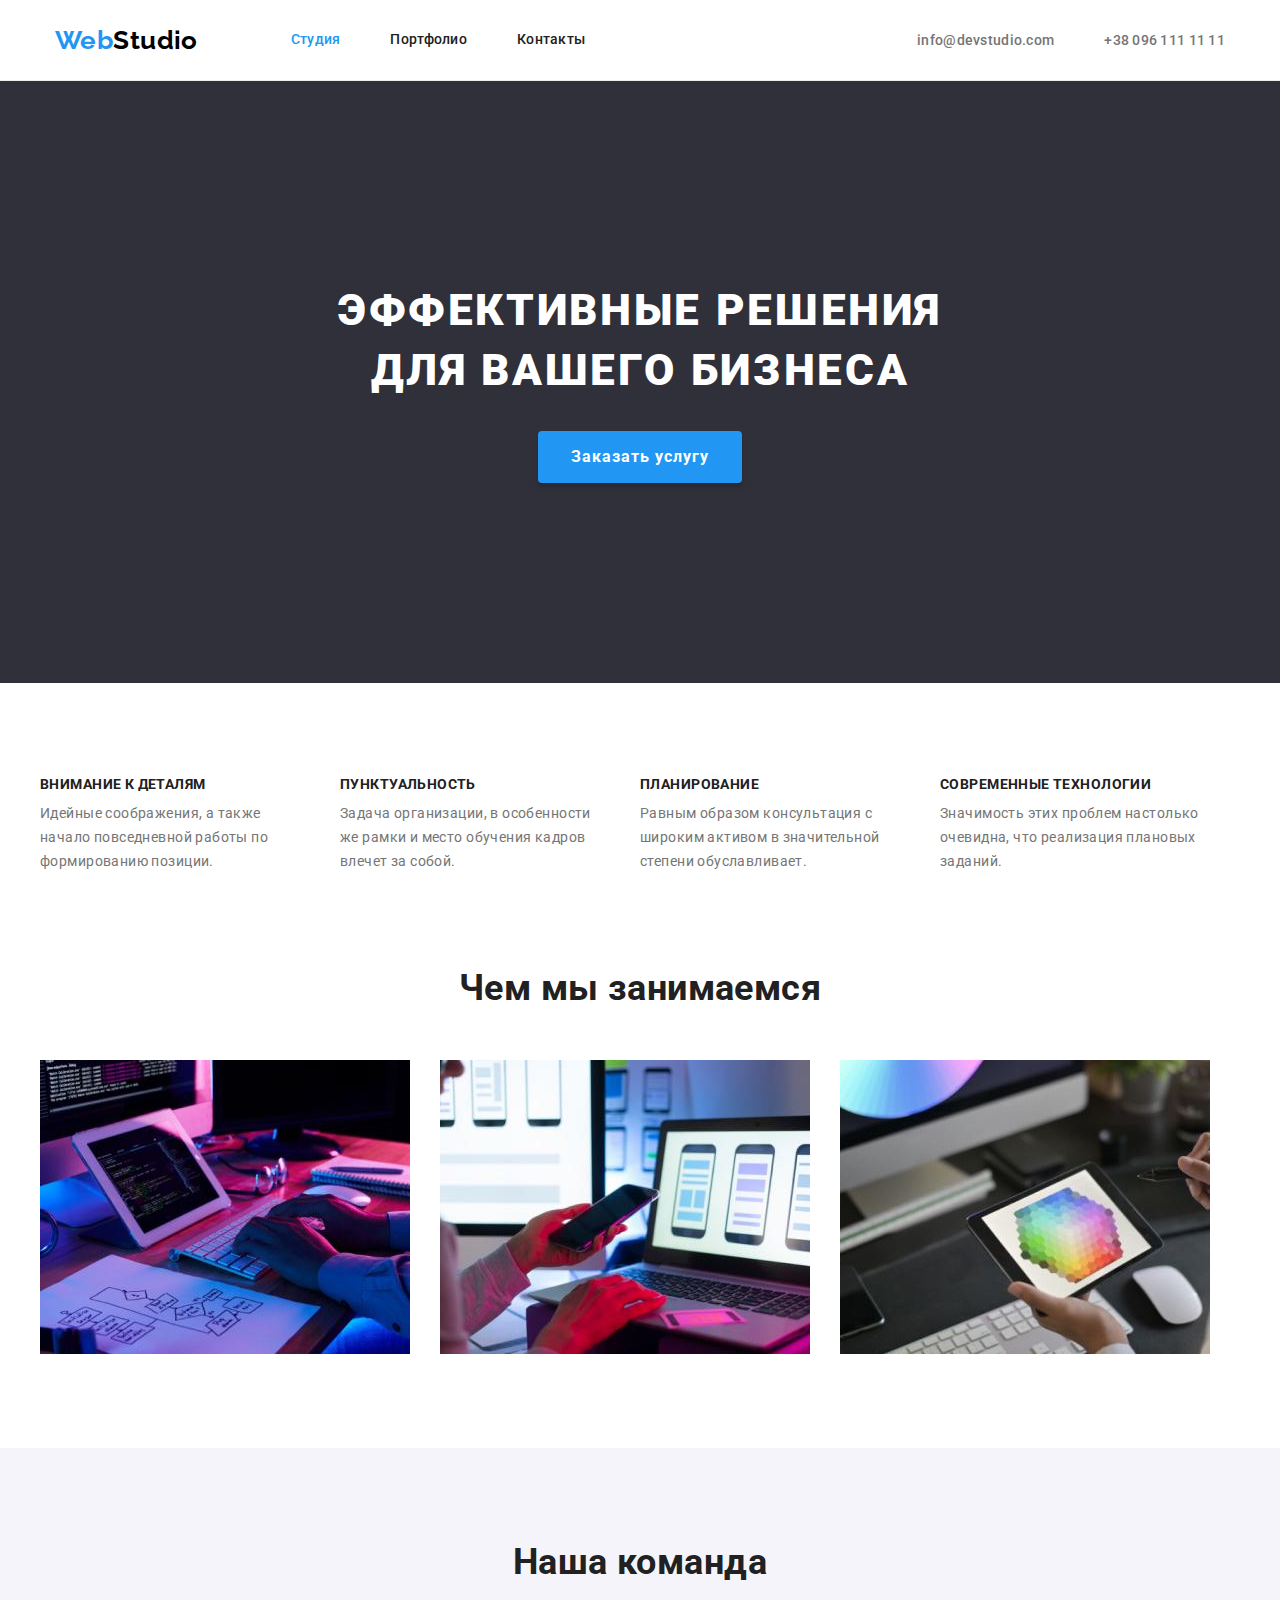
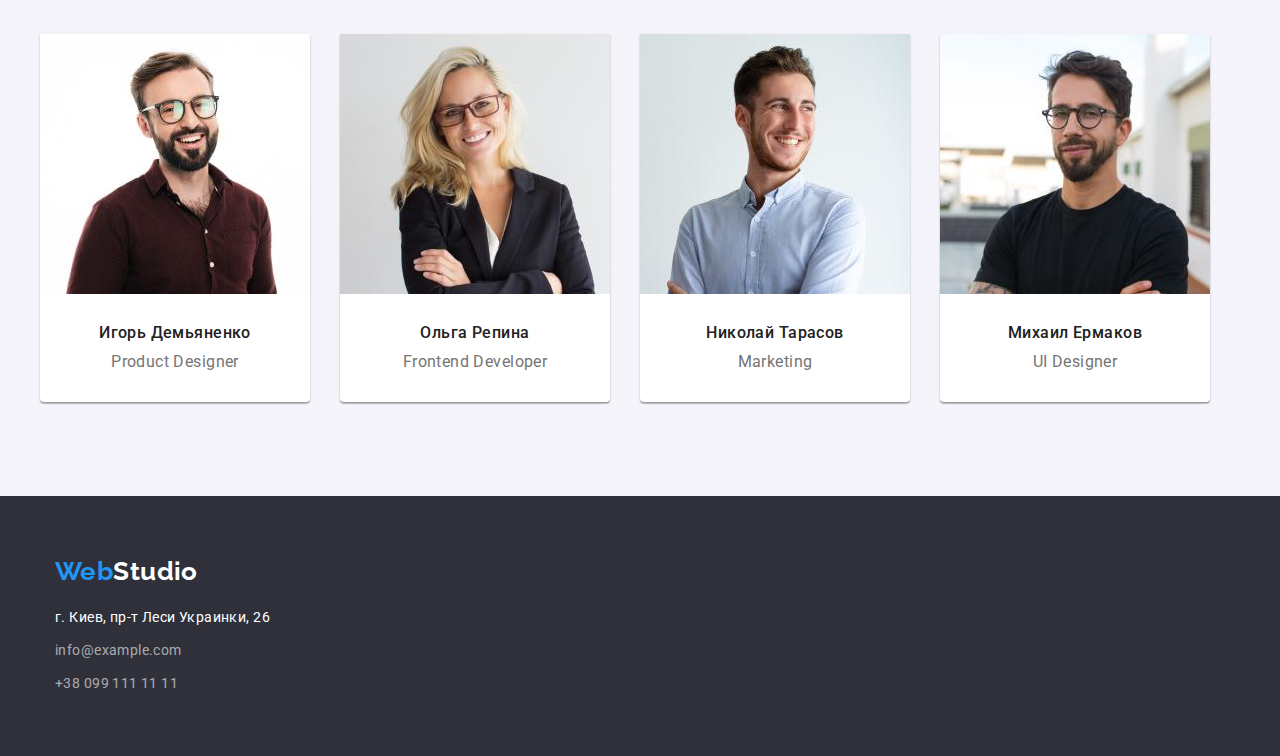
==== commit e1126311: "добавляет класс title" ====
--- a/index.html
+++ b/index.html
@@ -126,21 +126,21 @@
                     <li class="comand-list">
                         <img src="./images/olga.jpg" alt="Ольга Репина" width="270" height="260" class="cmd-img">
                         <div class="cmd-cont">
-                            <h3 class="command-name">Ольга Репина</h3>
+                            <h3 class="command-name title">Ольга Репина</h3>
                             <p class="command-name skills">Frontend Developer</p>
                         </div>
                     </li>
                     <li class="comand-list">
                         <img src="./images/nikolay.jpg" alt="Николай Тарасов" width="270" height="260" class="cmd-img">
                         <div class="cmd-cont">
-                            <h3 class="command-name">Николай Тарасов</h3>
+                            <h3 class="command-name title">Николай Тарасов</h3>
                             <p class="command-name skills">Marketing</p>
                         </div>
                     </li>
                     <li class="comand-list">
                         <img src="./images/mikhail.jpg" alt="Михаил Ермаков" width="270" height="260" class="cmd-img">
                         <div class="cmd-cont">
-                            <h3 class="command-name">Михаил Ермаков</h3>
+                            <h3 class="command-name title">Михаил Ермаков</h3>
                             <p class="command-name skills">UI Designer</p>
                         </div>
                     </li>
